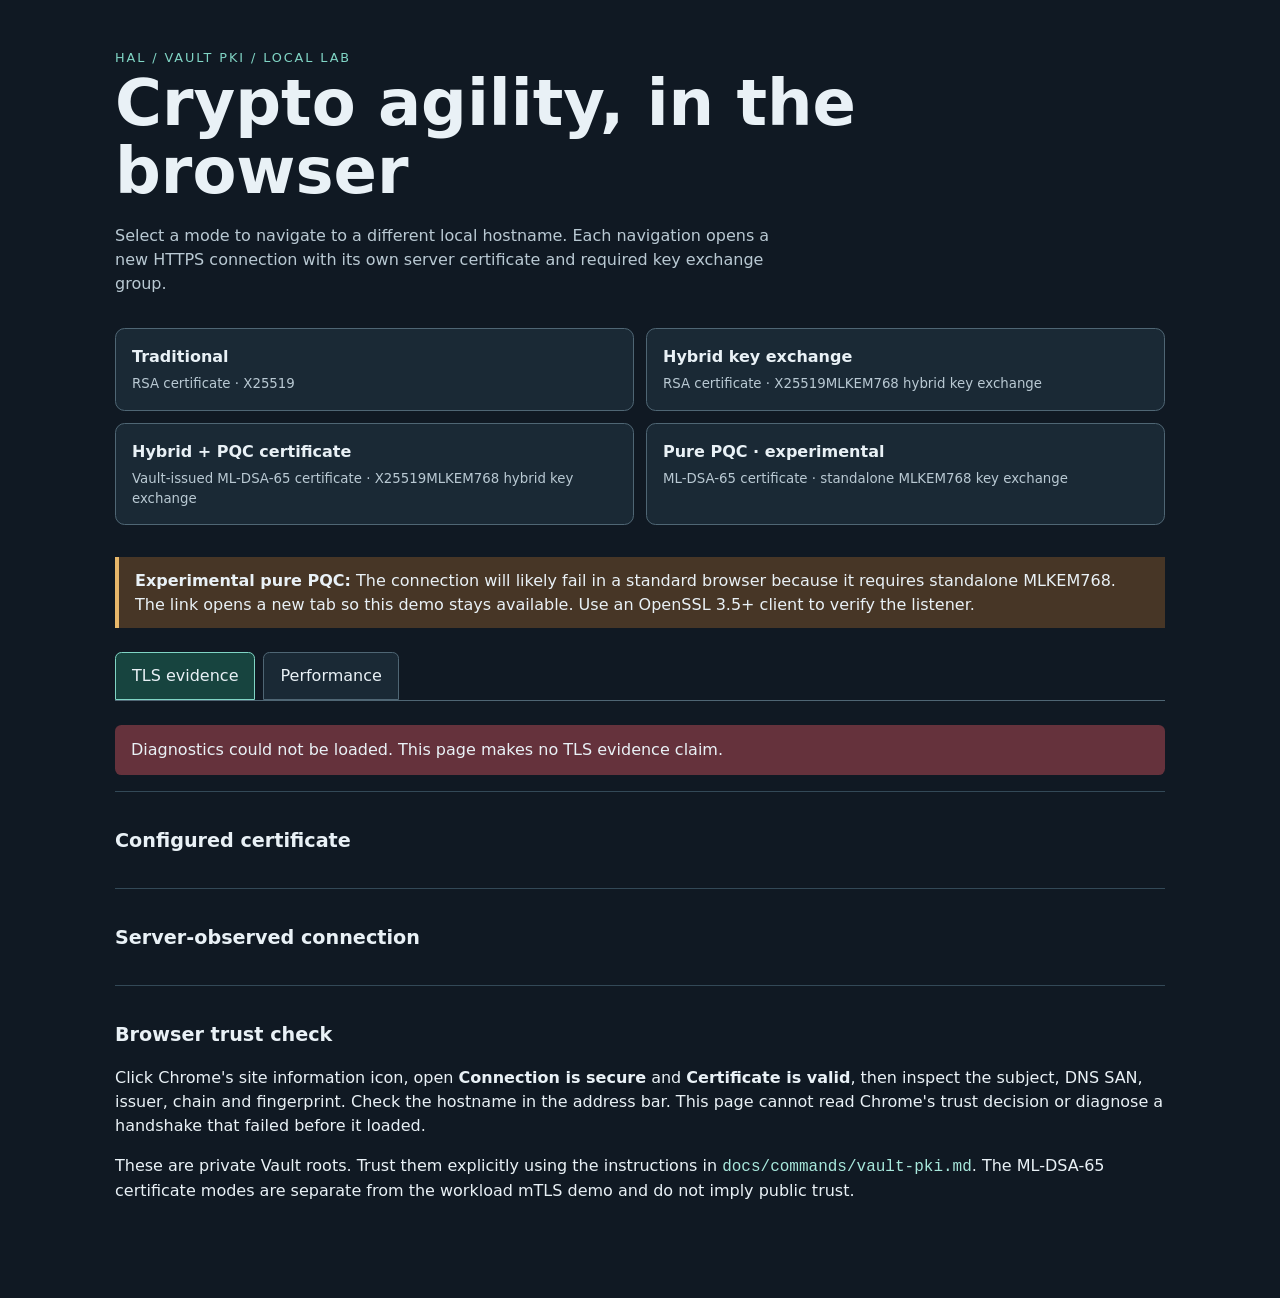
==== cmd/vault/pki-agility/index.html @ ea477fa9 "feat(vault pki): add browser crypto agility demo Add four HTTPS modes covering traditional, hybrid, " ====
<!doctype html>
<html lang="en">
<head>
  <meta charset="utf-8">
  <meta name="viewport" content="width=device-width,initial-scale=1">
  <title>HAL · Crypto agility</title>
  <style>
    :root { color-scheme: dark; font: 16px/1.5 system-ui, sans-serif; background:#101923; color:#e9f1f6 }
    body { max-width: 1050px; margin: 0 auto; padding: 3rem 1.5rem 5rem }
    h1 { font-size: clamp(2.2rem, 7vw, 4rem); line-height: 1.05; margin: .2rem 0 1.2rem }
    h2 { margin-top: 2rem; font-size: 1.2rem }
    .eyebrow { color:#80d5c5; letter-spacing:.15em; text-transform:uppercase; font-size:.8rem }
    .intro { color:#b9c9d3; max-width: 65ch }
    nav { display:grid; grid-template-columns: repeat(2,1fr); gap:.75rem; margin:2rem 0 }
    nav a { display:block; padding:1rem; border:1px solid #4f6674; border-radius:.6rem; color:inherit; text-decoration:none; background:#1a2935 }
    nav a:hover, nav a:focus { border-color:#80d5c5; outline:2px solid #80d5c5; outline-offset:2px }
    nav a[aria-current] { background:#17443f; border-color:#80d5c5 }
    nav small { display:block; color:#b9c9d3; margin-top:.3rem; overflow-wrap:anywhere }
    .tabs { display:flex; gap:.5rem; border-bottom:1px solid #4f6674; margin:1.5rem 0 }
    .tabs button, .action { border:1px solid #4f6674; border-radius:.4rem .4rem 0 0; background:#1a2935; color:inherit; padding:.7rem 1rem; font:inherit; cursor:pointer }
    .tabs button[aria-selected="true"] { background:#17443f; border-color:#80d5c5 }
    button:focus-visible { outline:2px solid #80d5c5; outline-offset:2px }
    .action { border-radius:.4rem; margin:.6rem 0 1rem }
    .action:disabled { opacity:.6; cursor:wait }
    .table-wrap { overflow-x:auto }
    table { width:100%; border-collapse:collapse; font-size:.88rem; min-width:720px }
    th, td { text-align:left; padding:.7rem .55rem; border-bottom:1px solid #334957; vertical-align:top }
    th { color:#b9c9d3; font-weight:600 }
    td:first-child { font-weight:700 }
    .note { color:#b9c9d3; font-size:.9rem }
    .experimental { border-left:4px solid #e7b76a; padding:.7rem 1rem; background:#473626 }
    .perf-frame { position:absolute; width:1px; height:1px; opacity:0; pointer-events:none; border:0 }
    section { border-top:1px solid #334957; padding-top:.2rem }
    dl { display:grid; grid-template-columns: minmax(10rem, 1fr) 2fr; gap:.55rem 1rem }
    dt { color:#b9c9d3 } dd { margin:0; overflow-wrap:anywhere; font-family:ui-monospace, monospace; font-size:.88rem }
    .status { padding:.8rem 1rem; border-radius:.4rem; background:#273b48 }
    .status.ok { background:#17443f } .status.bad { background:#65323c }
    code { color:#a8e8dc; overflow-wrap:anywhere }
    @media(max-width:600px) { nav {grid-template-columns:1fr} dl {grid-template-columns:1fr} dd {margin-bottom:.5rem} }
  </style>
</head>
<body>
  <div class="eyebrow">HAL / Vault PKI / local lab</div>
  <h1>Crypto agility, in the browser</h1>
  <p class="intro">Select a mode to navigate to a different local hostname. Each navigation opens a new HTTPS connection with its own server certificate and required key exchange group.</p>
  <nav aria-label="TLS mode">
    <a href="https://traditional.agility.localhost:8094/" data-mode="traditional"><strong>Traditional</strong><small>RSA certificate · X25519</small></a>
    <a href="https://hybrid.agility.localhost:8095/" data-mode="hybrid"><strong>Hybrid key exchange</strong><small>RSA certificate · X25519MLKEM768 hybrid key exchange</small></a>
    <a href="https://pqc.agility.localhost:8096/" data-mode="pqc"><strong>Hybrid + PQC certificate</strong><small>Vault-issued ML-DSA-65 certificate · X25519MLKEM768 hybrid key exchange</small></a>
    <a href="https://pure.agility.localhost:8097/" data-mode="pure" target="_blank" rel="noopener"><strong>Pure PQC · experimental</strong><small>ML-DSA-65 certificate · standalone MLKEM768 key exchange</small></a>
  </nav>
  <p class="experimental" role="note"><strong>Experimental pure PQC:</strong> The connection will likely fail in a standard browser because it requires standalone MLKEM768. The link opens a new tab so this demo stays available. Use an OpenSSL 3.5+ client to verify the listener.</p>
  <div class="tabs" role="tablist" aria-label="Demo view">
    <button id="evidence-tab" type="button" role="tab" aria-selected="true" aria-controls="evidence-panel">TLS evidence</button>
    <button id="performance-tab" type="button" role="tab" aria-selected="false" aria-controls="performance-panel" tabindex="-1">Performance</button>
  </div>
  <div id="evidence-panel" role="tabpanel" aria-labelledby="evidence-tab">
    <p id="status" class="status" role="status">Reading server TLS evidence…</p>
    <section><h2>Configured certificate</h2><dl id="configured"></dl></section>
    <section><h2>Server-observed connection</h2><dl id="observed"></dl></section>
    <section><h2>Browser trust check</h2>
      <p>Click Chrome's site information icon, open <strong>Connection is secure</strong> and <strong>Certificate is valid</strong>, then inspect the subject, DNS SAN, issuer, chain and fingerprint. Check the hostname in the address bar. This page cannot read Chrome's trust decision or diagnose a handshake that failed before it loaded.</p>
      <p>These are private Vault roots. Trust them explicitly using the instructions in <code>docs/commands/vault-pki.md</code>. The ML-DSA-65 certificate modes are separate from the workload mTLS demo and do not imply public trust.</p>
    </section>
  </div>
  <div id="performance-panel" role="tabpanel" aria-labelledby="performance-tab" hidden>
    <h2>Local connection comparison</h2>
    <p class="intro">These measurements describe this browser and local HAL lab. They are not universal algorithm rankings. Chain size is the DER bytes sent for the leaf and intermediate certificates, excluding the trusted root.</p>
    <button id="measure-browser" class="action" type="button">Measure browser page loads</button>
    <p id="performance-status" class="note" role="status">Browser timings are unavailable until measured.</p>
    <div class="table-wrap"><table>
      <thead><tr><th scope="col">Mode</th><th scope="col">Chain size</th><th scope="col">Connection</th><th scope="col">TLS</th><th scope="col">Time to first byte</th><th scope="col">Browser sample</th></tr></thead>
      <tbody>
        <tr data-perf-mode="traditional"><td>Traditional</td><td data-field="chain">Unavailable</td><td data-field="connection">Unavailable</td><td data-field="tls">Unavailable</td><td data-field="ttfb">Unavailable</td><td data-field="status">Not measured</td></tr>
        <tr data-perf-mode="hybrid"><td>Hybrid key exchange</td><td data-field="chain">Unavailable</td><td data-field="connection">Unavailable</td><td data-field="tls">Unavailable</td><td data-field="ttfb">Unavailable</td><td data-field="status">Not measured</td></tr>
        <tr data-perf-mode="pqc"><td>Hybrid + PQC certificate</td><td data-field="chain">Unavailable</td><td data-field="connection">Unavailable</td><td data-field="tls">Unavailable</td><td data-field="ttfb">Unavailable</td><td data-field="status">Not measured</td></tr>
        <tr data-perf-mode="pure"><td>Pure PQC · experimental</td><td data-field="chain">Unavailable</td><td data-field="connection">Unavailable</td><td data-field="tls">Unavailable</td><td data-field="ttfb">Unavailable</td><td data-field="status">Not measured</td></tr>
      </tbody>
    </table></div>
    <p class="note">Browser values are medians of up to eight page navigations per mode, after one warmup per mode. Sampling order rotates so each mode occupies each position twice. Pure PQC is expected to be unavailable in standard browsers. Connection includes TCP and TLS; TLS is its portion of that interval. Time to first byte is <code>responseStart − requestStart</code>. Missing or reused connection timing is excluded; if none is available, the cell shows unavailable. The benchmark command in <code>docs/commands/vault-pki.md</code> records at least 30 fresh, verified handshakes per mode with raw samples and median/p95.</p>
  </div>
  <script>
    const current = location.hostname.split('.')[0];
    document.querySelectorAll('nav a').forEach(a => { if (a.dataset.mode === current) a.setAttribute('aria-current','page'); });
    const labels = {
      mode:'Mode', certificate_authentication:'Certificate authentication', certificate_dns_name:'DNS identity',
      certificate_sha256_fingerprint:'Certificate SHA-256 fingerprint', required_group:'Required key exchange',
      sni:'SNI', tls_version:'TLS version', cipher_suite:'Cipher suite',
      local_handshake_signature_scheme:'Server handshake signature', negotiated_group:'Negotiated key exchange'
    };
    function fill(id, data) {
      const root = document.getElementById(id);
      Object.entries(data).forEach(([key,value]) => {
        const dt=document.createElement('dt'), dd=document.createElement('dd');
        dt.textContent=labels[key]||key; dd.textContent=value ?? 'Unavailable';
        root.append(dt,dd);
      });
    }
    fetch('/diagnostics', {cache:'no-store'}).then(async response => {
      const data = await response.json();
      fill('configured',data.configured);
      fill('observed',data.server_observed);
      const status=document.getElementById('status');
      status.classList.add(response.ok && data.server_policy_match ? 'ok':'bad');
      status.textContent=response.ok && data.server_policy_match
        ? 'Server-observed TLS settings match this mode. Inspect Chrome to confirm trust.'
        : 'Server TLS evidence does not match this mode. Check the deployment and do not treat this connection as verified.';
    }).catch(() => {
      const status=document.getElementById('status');
      status.classList.add('bad');
      status.textContent='Diagnostics could not be loaded. This page makes no TLS evidence claim.';
    });
  </script>
  <script src="/performance.js" defer></script>
</body>
</html>
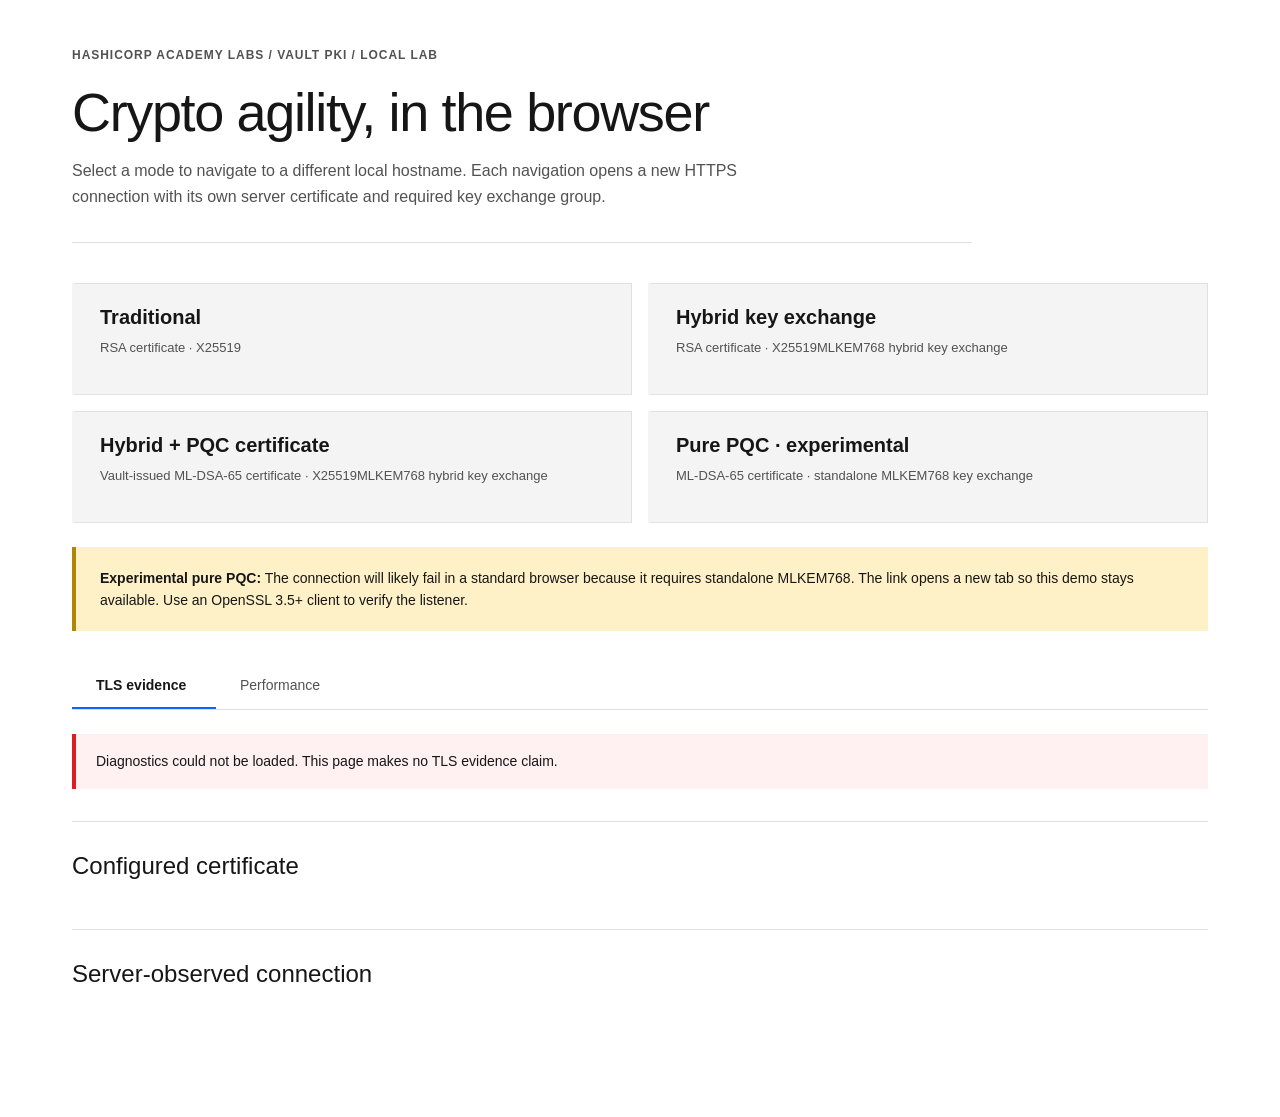
==== commit 7bcbb4b7: "style(vault pki): align crypto agility page with PQC design Use a light, Carbon-inspired layout with" ====
--- a/cmd/vault/pki-agility/index.html
+++ b/cmd/vault/pki-agility/index.html
@@ -5,44 +5,66 @@
   <meta name="viewport" content="width=device-width,initial-scale=1">
   <title>HAL · Crypto agility</title>
   <style>
-    :root { color-scheme: dark; font: 16px/1.5 system-ui, sans-serif; background:#101923; color:#e9f1f6 }
-    body { max-width: 1050px; margin: 0 auto; padding: 3rem 1.5rem 5rem }
-    h1 { font-size: clamp(2.2rem, 7vw, 4rem); line-height: 1.05; margin: .2rem 0 1.2rem }
-    h2 { margin-top: 2rem; font-size: 1.2rem }
-    .eyebrow { color:#80d5c5; letter-spacing:.15em; text-transform:uppercase; font-size:.8rem }
-    .intro { color:#b9c9d3; max-width: 65ch }
-    nav { display:grid; grid-template-columns: repeat(2,1fr); gap:.75rem; margin:2rem 0 }
-    nav a { display:block; padding:1rem; border:1px solid #4f6674; border-radius:.6rem; color:inherit; text-decoration:none; background:#1a2935 }
-    nav a:hover, nav a:focus { border-color:#80d5c5; outline:2px solid #80d5c5; outline-offset:2px }
-    nav a[aria-current] { background:#17443f; border-color:#80d5c5 }
-    nav small { display:block; color:#b9c9d3; margin-top:.3rem; overflow-wrap:anywhere }
-    .tabs { display:flex; gap:.5rem; border-bottom:1px solid #4f6674; margin:1.5rem 0 }
-    .tabs button, .action { border:1px solid #4f6674; border-radius:.4rem .4rem 0 0; background:#1a2935; color:inherit; padding:.7rem 1rem; font:inherit; cursor:pointer }
-    .tabs button[aria-selected="true"] { background:#17443f; border-color:#80d5c5 }
-    button:focus-visible { outline:2px solid #80d5c5; outline-offset:2px }
-    .action { border-radius:.4rem; margin:.6rem 0 1rem }
+    :root {
+      color-scheme:light;
+      font-family:'IBM Plex Sans','Helvetica Neue',Arial,sans-serif;
+      --background:#fff;--layer:#f4f4f4;--layer-hover:#e8e8e8;
+      --text:#161616;--text-secondary:#525252;--border:#e0e0e0;
+      --blue:#0f62fe;--blue-hover:#0043ce;--blue-soft:#edf5ff;
+      --green:#198038;--green-soft:#defbe6;--red:#da1e28;
+      background:var(--background);color:var(--text);
+    }
+    * { box-sizing:border-box }
+    body { max-width:1200px; margin:0 auto; padding:48px 32px 80px }
+    header { max-width:900px; padding-bottom:32px; border-bottom:1px solid var(--border) }
+    .eyebrow { color:var(--text-secondary); font-size:12px; font-weight:600; letter-spacing:.08em; text-transform:uppercase }
+    h1 { font-size:clamp(36px,5vw,54px); font-weight:400; letter-spacing:-.025em; line-height:1.12; margin:20px 0 16px }
+    h2 { font-size:24px; font-weight:400; line-height:1.3; margin:0 0 16px }
+    p { color:var(--text-secondary); font-size:14px; line-height:1.6; margin:0 0 16px }
+    header p { font-size:16px; max-width:720px; margin-bottom:0 }
+    button { font:inherit; cursor:pointer }
+    a:focus-visible,button:focus-visible { outline:2px solid var(--blue); outline-offset:3px }
+    nav { display:grid; grid-template-columns:repeat(2,minmax(0,1fr)); gap:16px; margin:40px 0 24px }
+    nav a { display:block; min-height:112px; padding:20px 24px; border:1px solid var(--border); border-left:4px solid transparent; color:var(--text); text-decoration:none; background:var(--layer) }
+    nav a:hover { background:var(--layer-hover); border-left-color:var(--blue) }
+    nav a[aria-current] { background:var(--blue-soft); border-left-color:var(--blue) }
+    nav strong { display:block; font-size:20px; font-weight:600; line-height:1.3 }
+    nav small { display:block; color:var(--text-secondary); font-size:13px; line-height:1.5; margin-top:8px; overflow-wrap:anywhere }
+    .experimental { background:#fff1c7; border-left:4px solid #b28600; color:var(--text); padding:20px 24px; margin-bottom:32px }
+    .tabs { display:flex; gap:0; border-bottom:1px solid var(--border); margin:32px 0 24px }
+    .tabs button { min-width:144px; padding:14px 24px; border:0; border-bottom:2px solid transparent; background:#fff; color:var(--text-secondary); font-size:14px; text-align:left }
+    .tabs button:hover { background:var(--layer) }
+    .tabs button[aria-selected="true"] { border-bottom-color:var(--blue); color:var(--text); font-weight:600 }
+    .status { background:var(--layer); border-left:4px solid var(--blue); color:var(--text); padding:16px 20px; margin-bottom:32px }
+    .status.ok { background:var(--green-soft); border-left-color:var(--green) }
+    .status.bad { background:#fff1f1; border-left-color:var(--red) }
+    section { border-top:1px solid var(--border); padding:28px 0 32px }
+    section p:last-child { margin-bottom:0 }
+    dl { display:grid; grid-template-columns:minmax(180px,1fr) 2fr; gap:12px 24px; margin:0 }
+    dt { color:var(--text-secondary); font-size:14px }
+    dd { margin:0; overflow-wrap:anywhere; color:var(--text); font:13px/1.5 'IBM Plex Mono',ui-monospace,SFMono-Regular,Menlo,monospace }
+    code { background:var(--layer); color:var(--text); padding:1px 3px; overflow-wrap:anywhere; font-family:'IBM Plex Mono',ui-monospace,SFMono-Regular,Menlo,monospace }
+    .note { font-size:12px }
+    .action { min-height:48px; min-width:224px; background:var(--blue); color:#fff; border:0; border-radius:0; padding:12px 24px; margin:8px 0 16px; text-align:left; font-size:14px; font-weight:600 }
+    .action:hover { background:var(--blue-hover) }
     .action:disabled { opacity:.6; cursor:wait }
-    .table-wrap { overflow-x:auto }
-    table { width:100%; border-collapse:collapse; font-size:.88rem; min-width:720px }
-    th, td { text-align:left; padding:.7rem .55rem; border-bottom:1px solid #334957; vertical-align:top }
-    th { color:#b9c9d3; font-weight:600 }
-    td:first-child { font-weight:700 }
-    .note { color:#b9c9d3; font-size:.9rem }
-    .experimental { border-left:4px solid #e7b76a; padding:.7rem 1rem; background:#473626 }
+    .table-wrap { overflow-x:auto; margin:24px 0 }
+    table { width:100%; border-collapse:collapse; font-size:13px; min-width:720px }
+    th,td { text-align:left; padding:14px 16px; border-bottom:1px solid var(--border); vertical-align:top }
+    th { background:var(--layer); color:var(--text); font-weight:600 }
+    td:first-child { font-weight:600 }
+    tbody tr:hover { background:var(--blue-soft) }
     .perf-frame { position:absolute; width:1px; height:1px; opacity:0; pointer-events:none; border:0 }
-    section { border-top:1px solid #334957; padding-top:.2rem }
-    dl { display:grid; grid-template-columns: minmax(10rem, 1fr) 2fr; gap:.55rem 1rem }
-    dt { color:#b9c9d3 } dd { margin:0; overflow-wrap:anywhere; font-family:ui-monospace, monospace; font-size:.88rem }
-    .status { padding:.8rem 1rem; border-radius:.4rem; background:#273b48 }
-    .status.ok { background:#17443f } .status.bad { background:#65323c }
-    code { color:#a8e8dc; overflow-wrap:anywhere }
-    @media(max-width:600px) { nav {grid-template-columns:1fr} dl {grid-template-columns:1fr} dd {margin-bottom:.5rem} }
+    @media(max-width:672px) { body {padding:32px 16px 56px} nav {grid-template-columns:1fr; margin-top:32px} nav a {min-height:0} .tabs button {flex:1; min-width:0} dl {grid-template-columns:1fr; gap:4px} dd {margin-bottom:12px} }
   </style>
 </head>
 <body>
-  <div class="eyebrow">HAL / Vault PKI / local lab</div>
-  <h1>Crypto agility, in the browser</h1>
-  <p class="intro">Select a mode to navigate to a different local hostname. Each navigation opens a new HTTPS connection with its own server certificate and required key exchange group.</p>
+  <header>
+    <div class="eyebrow">HASHICORP ACADEMY LABS / VAULT PKI / LOCAL LAB</div>
+    <h1>Crypto agility, in the browser</h1>
+    <p class="intro">Select a mode to navigate to a different local hostname. Each navigation opens a new HTTPS connection with its own server certificate and required key exchange group.</p>
+  </header>
+  <main>
   <nav aria-label="TLS mode">
     <a href="https://traditional.agility.localhost:8094/" data-mode="traditional"><strong>Traditional</strong><small>RSA certificate · X25519</small></a>
     <a href="https://hybrid.agility.localhost:8095/" data-mode="hybrid"><strong>Hybrid key exchange</strong><small>RSA certificate · X25519MLKEM768 hybrid key exchange</small></a>
@@ -58,10 +80,6 @@
     <p id="status" class="status" role="status">Reading server TLS evidence…</p>
     <section><h2>Configured certificate</h2><dl id="configured"></dl></section>
     <section><h2>Server-observed connection</h2><dl id="observed"></dl></section>
-    <section><h2>Browser trust check</h2>
-      <p>Click Chrome's site information icon, open <strong>Connection is secure</strong> and <strong>Certificate is valid</strong>, then inspect the subject, DNS SAN, issuer, chain and fingerprint. Check the hostname in the address bar. This page cannot read Chrome's trust decision or diagnose a handshake that failed before it loaded.</p>
-      <p>These are private Vault roots. Trust them explicitly using the instructions in <code>docs/commands/vault-pki.md</code>. The ML-DSA-65 certificate modes are separate from the workload mTLS demo and do not imply public trust.</p>
-    </section>
   </div>
   <div id="performance-panel" role="tabpanel" aria-labelledby="performance-tab" hidden>
     <h2>Local connection comparison</h2>
@@ -79,6 +97,7 @@
     </table></div>
     <p class="note">Browser values are medians of up to eight page navigations per mode, after one warmup per mode. Sampling order rotates so each mode occupies each position twice. Pure PQC is expected to be unavailable in standard browsers. Connection includes TCP and TLS; TLS is its portion of that interval. Time to first byte is <code>responseStart − requestStart</code>. Missing or reused connection timing is excluded; if none is available, the cell shows unavailable. The benchmark command in <code>docs/commands/vault-pki.md</code> records at least 30 fresh, verified handshakes per mode with raw samples and median/p95.</p>
   </div>
+  </main>
   <script>
     const current = location.hostname.split('.')[0];
     document.querySelectorAll('nav a').forEach(a => { if (a.dataset.mode === current) a.setAttribute('aria-current','page'); });
